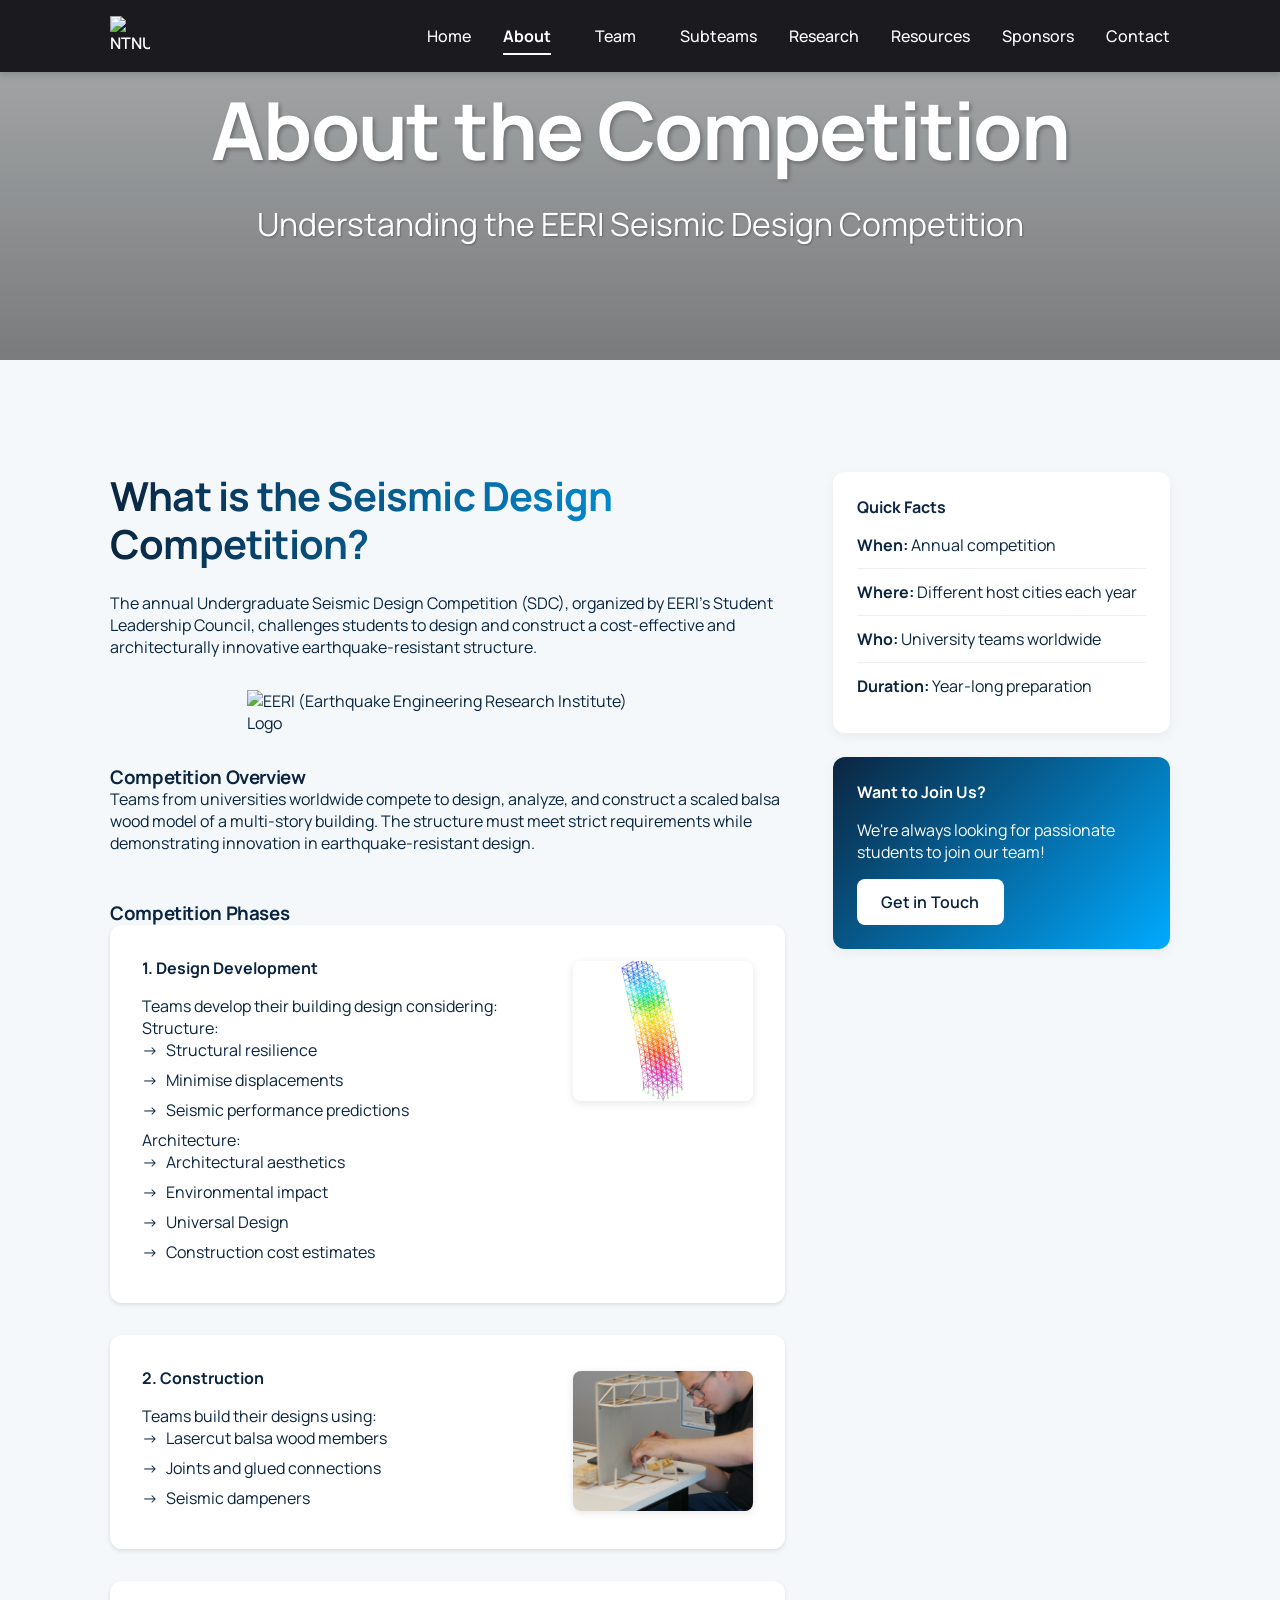
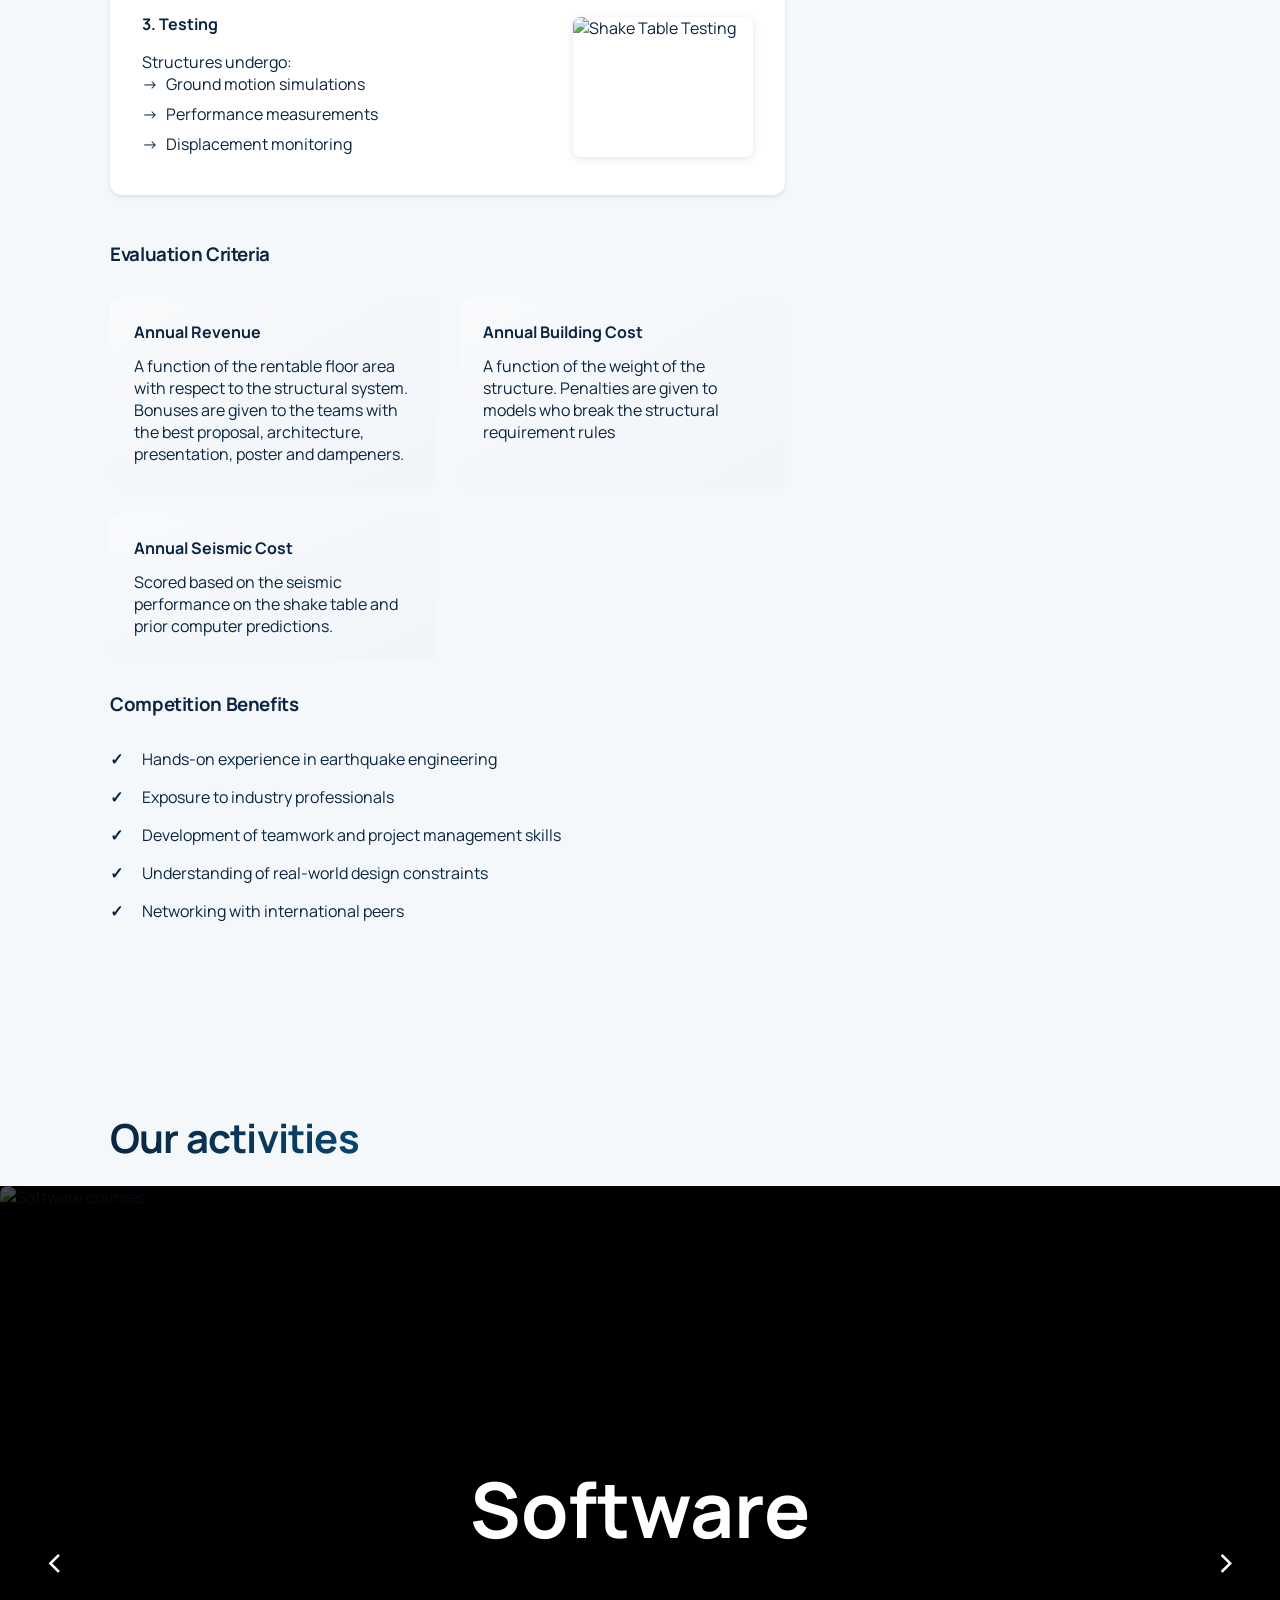
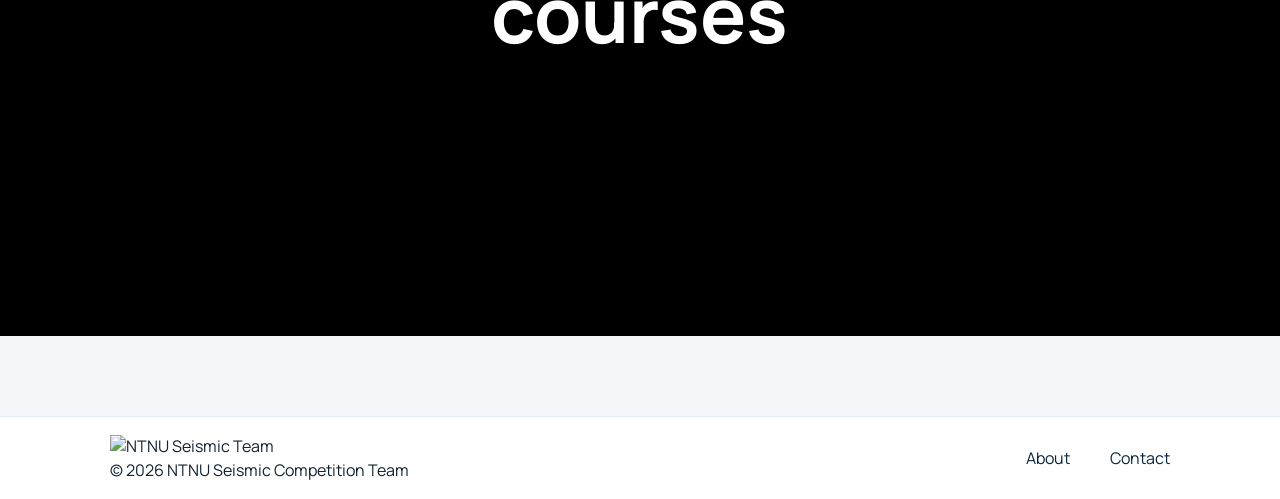
==== about.html @ 919075a9 "Added team page added 2027 team" ====
<!DOCTYPE html>
<html lang="en">
<head>
    <meta charset="UTF-8">
    <meta name="viewport" content="width=device-width, initial-scale=1.0">
    <script async src="https://www.googletagmanager.com/gtag/js?id=G-N6WW48L2GD"></script>
    <script>
      window.dataLayer = window.dataLayer || [];
      function gtag(){dataLayer.push(arguments);}
      gtag('js', new Date());

      gtag('config', 'G-N6WW48L2GD');
    </script>
    <title>About the Competition - NTNU Seismic Design Team</title>
    <link rel="icon" href="assets/logo_favicon.png">
    <link rel="stylesheet" href="style.css">
    <link href="https://fonts.googleapis.com/css2?family=Manrope:wght@400;600;700&display=swap" rel="stylesheet">
    <style>
      /* This style block fixes an issue where the navigation disappears on certain screen sizes
         by ensuring the mobile navigation toggle appears at the correct breakpoint. */
      @media (max-width: 992px) {
        .nav-toggle {
          display: block;
        }
      }
    </style>
</head>
<body>
   <header class="header">
        <div class="container header__container">
            <a href="index.html" class="logo">
                <img src="assets/Logo_transparent_white.png" alt="NTNU Seismic Team Logo" class="header-logo" width="40" height="40">
            </a>
            <nav class="nav">
                <button id="mobile_menu" class="nav-toggle" aria-expanded="false" aria-controls="nav-menu">
                    <span class="sr-only">Toggle navigation</span>
                    <span class="bar nav-toggle__bar"></span>
                    <span class="bar nav-toggle__bar"></span>
                    <span class="bar nav-toggle__bar"></span>
                </button>
                <ul class="nav__list" id="nav-menu" aria-hidden="true">
                    <li><a href="index.html">Home</a></li>
                    <li><a href="about.html" aria-current="page">About</a></li>
                    <li class="has-dropdown">
                        <a href="team2027.html">Team</a>
                        <ul class="dropdown" aria-label="Team years">
                            <li><a href="team2026.html">2026</a></li>
                            <li><a href="team2027.html">2027</a></li>
                        </ul>
                    </li>
                    <li><a href="subteams.html">Subteams</a></li>
                    <li><a href="research.html">Research</a></li>
                    <li><a href="Resources.html">Resources</a></li>
                    <li><a href="sponsors.html">Sponsors</a></li>
                    <li><a href="contact.html">Contact</a></li>
                </ul>
            </nav>
        </div>
    </header>

    <main id="main">
        <section class="hero hero--small">
            <div class="container hero-inner">
                <h1>About the Competition</h1>
                <p class="lead">Understanding the EERI Seismic Design Competition</p>
            </div>
        </section>

        <section class="section">
            <div class="container">
                <div class="about-content-grid">
                    <div class="about-main">
                        <h2>What is the Seismic Design Competition?</h2>
                        <p class="lead">The annual Undergraduate Seismic Design Competition (SDC), organized by EERI's Student Leadership Council, challenges students to design and construct a cost-effective and architecturally innovative earthquake-resistant structure.</p>
                        
                        <img src="assets/EERI_logo.png" alt="EERI (Earthquake Engineering Research Institute) Logo" class="about-featured-image">
                        
                        <h3>Competition Overview</h3>
                        <p>Teams from universities worldwide compete to design, analyze, and construct a scaled balsa wood model of a multi-story building. The structure must meet strict requirements while demonstrating innovation in earthquake-resistant design.</p>

                        <div class="competition-phases">
                            <h3>Competition Phases</h3>
                            <div class="phase-card">
                                <div class="phase-content">
                                    <h4>1. Design Development</h4>
                                    <p>Teams develop their building design considering:</p>
                                    <p>Structure:</p>
                                    <ul>
                                        <li>Structural resilience</li>
                                        <li>Minimise displacements</li>
                                        <li>Seismic performance predictions</li>
                                    </ul>
                                    <p>Architecture:</p>
                                    <ul>
                                        <li>Architectural aesthetics</li>
                                        <li>Environmental impact</li>
                                        <li>Universal Design</li>
                                        <li>Construction cost estimates</li>
                                    </ul>
                                </div>
                                <div class="phase-image">
                                    <img src="assets/Design2.png" alt="Ground Acceleration, Velocity, and Displacement Graph" class="phase-illustration">
                                </div>
                            </div>

                            <div class="phase-card">
                                <div class="phase-content">
                                    <h4>2. Construction</h4>
                                    <p>Teams build their designs using:</p>
                                    <ul>
                                        <li>Lasercut balsa wood members</li>
                                        <li>Joints and glued connections</li>
                                        <li>Seismic dampeners</li>
                                    </ul>
                                </div>
                                <div class="phase-image">
                                    <img src="assets/Construction.JPG" alt="Lasercut Balsa Wood Members" class="phase-illustration square">
                                </div>
                            </div>

                            <div class="phase-card">
                                <div class="phase-content">
                                    <h4>3. Testing</h4>
                                    <p>Structures undergo:</p>
                                    <ul>
                                        <li>Ground motion simulations</li>
                                        <li>Performance measurements</li>
                                        <li>Displacement monitoring</li>
                                    </ul>
                                </div>
                                <div class="phase-image">
                                    <img src="assets/shaketable.jpg" alt="Shake Table Testing" class="phase-illustration square">
                                </div>
                            </div>
                        </div>

                        <h3>Evaluation Criteria</h3>
                        <div class="criteria-grid">
                            <div class="criteria-item">
                                <h4>Annual Revenue</h4>
                                <p>A function of the rentable floor area with respect to the structural system. Bonuses are given to the teams with the best proposal, architecture, presentation, poster and dampeners.</p>
                            </div>

                            <div class="criteria-item">
                                <h4>Annual Building Cost</h4>
                                <p>A function of the weight of the structure. Penalties are given to models who break the structural requirement rules</p>
                            </div>

                            <div class="criteria-item">
                                <h4>Annual Seismic Cost</h4>
                                <p>Scored based on the seismic performance on the shake table and prior computer predictions.</p>
                            </div>
                        </div>

                        <h3>Competition Benefits</h3>
                        <ul class="benefits-list">
                            <li>Hands-on experience in earthquake engineering</li>
                            <li>Exposure to industry professionals</li>
                            <li>Development of teamwork and project management skills</li>
                            <li>Understanding of real-world design constraints</li>
                            <li>Networking with international peers</li>
                        </ul>
                    </div>

                    <aside class="about-sidebar">
                        <div class="info-card">
                            <h4>Quick Facts</h4>
                            <ul>
                                <li><strong>When:</strong> Annual competition</li>
                                <li><strong>Where:</strong> Different host cities each year</li>
                                <li><strong>Who:</strong> University teams worldwide</li>
                                <li><strong>Duration:</strong> Year-long preparation</li>
                            </ul>
                        </div>

                        <div class="cta-card">
                            <h4>Want to Join Us?</h4>
                            <p>We're always looking for passionate students to join our team!</p>
                            <a href="index.html#contact" class="btn btn--accent">Get in Touch</a>
                        </div>
                    </aside>
                </div>
            </div>
        </section>

        <section class="section">
            <div class="container">
                <h2>Our activities</h2>
            </div>
            <div class="activities-slider">
                <div class="slides">
                    <div class="slide">
                        <img src="assets/Datalab2.png" alt="Software courses">
                        <div class="slide-text">Software courses</div>
                    </div>
                    <div class="slide">
                        <img src="assets/Dynamics_activity.png" alt="Theory courses">
                        <div class="slide-text">Theory courses</div>
                    </div>
                    <div class="slide">
                        <img src="assets/Construction.JPG" alt="Practical construction">
                        <div class="slide-text">Practical construction</div>
                    </div>
                </div>
                <button class="arrow left-arrow" aria-label="Previous slide">&lt;</button>
                <button class="arrow right-arrow" aria-label="Next slide">&gt;</button>
            </div>
        </section>
    </main>

    <footer class="site-footer">
      <div class="container footer-inner">
        <div class="footer-left">
          <img src="assets/logo_transparent.png" alt="NTNU Seismic Team" class="footer-logo">
          <div>© <span id="year">2026</span> NTNU Seismic Competition Team</div>
        </div>
        <div class="footer-links">
          <a href="about.html">About</a>
          <a href="contact.html">Contact</a>
        </div>
      </div>
    </footer>

    <script src="app.js"></script>
</body>
</html>
---- style.css ----
/* Remove highlight style for glossary entry */
.glossary-entry.highlighted {
  background: none;
  font-weight: normal;
  border-radius: 0;
  transition: none;
}
/* Glossary left column link styles */
#glossary-nav .glossary-term-link {
  color: #222;
  text-decoration: underline;
  transition: color 0.15s;
}
#glossary-nav .glossary-term-link:hover {
  color: #00c9ff;
}
/* Make rock-layer sections larger with more vertical space, keeping the wave at the bottom */
.rock-layer {
  position: relative;
  padding-top: 80px;
  padding-bottom: 100px;

  /* Footer logo */
  .footer-left {
    display: flex;
    align-items: center;
    gap: 0.75rem;
  }

  .footer-logo {
    height: 40px;
    width: auto;
    display: inline-block;
  }
  min-height: 320px;
  display: flex;
  flex-direction: column;
  justify-content: center;
  align-items: center;
}

@media (min-width: 960px) {
  .nav__list {
    display: flex !important;
    aria-hidden: false;
  }
}

@media (max-width: 959px) {
  .nav__list[aria-hidden="true"] {
    display: none;
  }
}


.rock-layer .rock-wave {
  position: absolute;
  left: 0;
  right: 0;
  bottom: 0;
  width: 100%;
  z-index: 1;
}

.rock-layer > *:not(.rock-wave) {
  position: relative;
  z-index: 2;
}
/* Make the footer stick to the bottom of the page */


.footer {
  width: 100%;
  margin-top: auto;
}
@import url("https://fonts.googleapis.com/css2?family=EB+Garamond:ital,wght@0,400..800;1,400..800&display=swap");
@import url("https://fonts.googleapis.com/css2?family=Manrope:wght@400;600;700&display=swap");


:root {
  --bg-dark: #1a1a1f;
  --text-dark: #1a1a1f;
  --text-light: #fff;
  --accent: #0b2540;
  --accent-2: #00aaff;
  --text-muted: #6b7280;
  --muted: #6b7280;
  --container: 1100px;
}

/* Team member image styling */
.team-member-image {
  width: 100px;
  height: 100px;
  object-fit: cover;
  border-radius: 8px;
  margin-bottom: 1rem;
}

* {
  box-sizing: border-box;
  margin: 0;
  padding: 0;
  font-family: "Manrope", sans-serif;
}

a {
  text-decoration: none;
}

a:visited {
  text-decoration: none;
}

a:hover,
a:focus,
a:active {
  text-decoration: none;
}

html, body {
  height: 100%;
  margin: 0;
}

body {
  display: flex;
  flex-direction: column;
  min-height: 100vh;
}

main {
  flex: 1; /* Push footer down */
}

.navbar {
  background: #1a1a1a;
  height: 80px;
  display: flex;
  justify-content: center;
  align-items: center;
  font-size: 1.2rem;
  position: sticky;
  top: 0;
  z-index: 9999;
  box-shadow: 0 2px 8px rgba(0,0,0,0.12);
}

.navbar__container {
  display: flex;
  justify-content: space-between;
  align-items: center;
  height: 80px;
  z-index: 1;
  width: 100%;
  max-width: 1300px;
  margin: 0 auto;
  padding: 0 50px;
}

.logo-container {
  display: flex;
  align-items: center;
}

.logo-container img {
  height: 80px;
  margin-right: 10px;
}

.logo-container:hover img {
  height: 84px; /* Apply fixed height only to img */
  transition: color 0.3s ease;
}

.logo-container:hover .logo-text {
  color: #00c9ff;
  transition: color 0.3s ease;
  margin-left: -4px;
  /* Keep only color transition for .logo-text */
}

.logo-text {
  font-size: 2.1rem;
  text-decoration: none;
  color: #fff;
  font-weight: bold;
}

.fa-gem {
  margin-right: 0.5rem;
}

.navbar__menu {
  display: flex;
  align-items: center;
  list-style: none;
  text-align: center;
}

.navbar__item {
  height: 80px;
}

.navbar__links {
  color: #fff;
  display: flex;
  align-items: center;
  justify-content: center;
  text-decoration: none;
  padding: 0 1rem;
  height: 100%;
}

.navbar__btn {
  display: flex;
  justify-content: center;
  align-items: center;
  padding: 0 1rem;
  width: 100%;
}

.button {
  display: flex;
  justify-content: center;
  align-items: center;
  text-decoration: none;
  padding: 10px 20px;
  height: 100%;
  border: none;
  outline: none;
  border-radius: 4px;
  background-color: #00c9ff;
  color: white;
}

.button:hover {
  background: #102e4a;
  transition: all 0.3s ease;
}

.navbar__links:hover {
  color: #00c9ff;
  transition: all 0.3s ease;
}

@media screen and (max-width: 960px) {
  .navbar__container {
    display: flex;
    justify-content: space-between;
    height: 80px;
    z-index: 1;
    width: 100%;
    max-width: 1300px;
    padding: 0;
  }

  .navbar__menu {
    display: none;
    position: absolute;
    top: 80px;
    left: 0;
    background: #1a1a1a;
    width: 100%;
  }

  .navbar__menu.active {
    display: flex;
    flex-direction: column;
  }

  #navbar__logo {
    padding-left: 25px;
  }

  .navbar__toggle .bar {
    width: 25px;
    height: 3px;
    margin: 5px auto;
    transition: all 0.3s ease-in-out;
    background: #fff;
  }

  .navbar__item {
    width: 100%;
  }

  .navbar__links {
    text-align: center;
    padding: 2rem;
    width: 100%;
    display: table;
  }

  .navbar__btn {
    padding-bottom: 2rem;
  }

  .button {
    display: flex;
    justify-content: center;
    align-items: center;
    width: 80%;
    height: 80px;
    margin: 0;
  }

  #mobile_menu {
    position: absolute;
    top: 20px;
    right: 20px;
    cursor: pointer;
  }

  #mobile_menu .bar {
    display: block;
    width: 25px;
    height: 3px;
    margin: 5px auto;
    transition: all 0.3s ease-in-out;
    background: #fff;
  }

  #mobile_menu.is-active .bar:nth-child(1) {
    transform: rotate(-45deg) translate(-5px, 6px);
  }

  #mobile_menu.is-active .bar:nth-child(2) {
    opacity: 0;
  }

  #mobile_menu.is-active .bar:nth-child(3) {
    transform: rotate(45deg) translate(-5px, -6px);
  }
}
-------------------------------------------------------------------------
.rock-layer {
  position: relative;
  padding: 150px 80px 150px;
  text-align: center;
  color: #fff;
  overflow: visible;
}

.rock-layer--one {
  background-color: #ffffff;
  align-items: flex-start !important;
  justify-content: flex-start !important;
}

.rock-layer--two {
  background-color: #ffffff;

}

.rock-layer--three {
  background-color: #e3f6fd;
  padding-bottom: 200px;
  position: relative;
}

.rock-wave {
  position: relative; /* Positioned normally in flow */
  width: 100%;
  height: 50px;
  margin-top: -50px; /* Pull up wave to overlap text above */
  line-height: 0;
  pointer-events: none;
  z-index: 1;
}

.rock-wave svg {
  display: block;
  width: 100%;
  height: 100%;
}

/* Make sure text is above the wave */
.rock-layer h2,
.rock-layer p {
  position: relative;
  z-index: 2;
  margin: 0 0 1rem;
}
/* Override centering for first rock layer */
.rock-layer--one-content {
  width: 100%;
  max-width: none;
  min-width: 0;
  margin: 0;
  padding: 0;
  align-items: flex-start;
  padding-left: 2vw;
}
.nav__list .has-dropdown {
  position: relative;
}
.nav__list .has-dropdown > a {
  display: inline-block;
}
.nav__list .has-dropdown .dropdown {
  display: none;
  position: absolute;
  top: 100%;
  left: 0;
  background: #ffffff;
  border: 1px solid rgba(11,37,64,0.08);
  min-width: 140px;
  box-shadow: 0 6px 18px rgba(11,37,64,0.08);
  list-style: none;
  padding: 6px 0;
  margin: 0; /* remove gap that causes hover loss */
  z-index: 1200;
}
.nav__list .has-dropdown:hover .dropdown,
.nav__list .has-dropdown:focus-within .dropdown {
  display: block;
}
.nav__list .has-dropdown > a { display: inline-block; padding: 8px 12px; }
.nav__list .dropdown li a {
  display: block;
  padding: 8px 14px;
  color: var(--accent);
}
.nav__list .dropdown li a:hover {
  background: rgba(11,37,64,0.04);
}
@media (max-width: 959px) {
  .nav__list .has-dropdown .dropdown {
    position: static;
    box-shadow: none;
    border: none;
    margin: 0;
    display: none;
  }
  .nav__list[aria-hidden="false"] .has-dropdown .dropdown {
    display: block;
  }
}
.rock-layer--one h2,
.rock-layer--one p {
  margin: 0 0 1rem 0;
  padding: 0;
  text-align: left;
  width: 100%;
  font-size: 2rem; /* Increased font size for paragraphs */
}
.rock-layer--one h2 {
  font-size: 2.5rem;
}
.rock-layer--one p {
  font-size: 1.4rem;
}
@media (max-width: 900px) {
  .rock-layer--one-content {
    width: 100%;
    max-width: 100vw;
    padding: 0;
    margin: 0;
    padding-left: 4vw;
  }
}
@media (min-width: 901px) {
  .rock-layer--one-content {
    width: 50%;
    max-width: 700px;
    min-width: 320px;
    padding-right: 0;
  }
}
.rock-layer--one, .rock-layer--one *, .rock-layer--one h2, .rock-layer--one p {
  color: #fff !important;
}
-------------------------------------------------------------------------
.footer {
  background: #1a1a1a;
  padding: 30px 0;
  text-align: center;
  color: #fff;
  font-size: 1rem;
  position: relative;
  bottom: 0;
  width: 100%;
  z-index: 0;
}

.footer__container {
  max-width: 1300px;
  margin: 0 auto;
  padding: 0 50px;
}

.footer__links {
  display: flex;
  justify-content: center;
  gap: 2rem;
  margin-bottom: 10px;
}

.footer__link {
  color: #fff;
  text-decoration: none;
  font-size: 1.1rem;
  transition: color 0.2s;
}
.footer__link:hover {
  color: #00c9ff;
}

.footer__text {
  color: #111;
  font-family: 'Manrope', sans-serif;;
}

.footer__text:hover {
  color: #00c9ff;
  transition: color 0.3s ease;
}

/* --- Begin merged site.css styles for NTNU Seismic Competition Team --- */
/* Reset base font and container */
html,body{height:100%;}
body{font-family: 'Manrope', system-ui, -apple-system, "Segoe UI", Roboto, "Helvetica Neue", Arial; color:#0b2540; background:#f4f8fb; margin:0; -webkit-font-smoothing:antialiased;}
.container{max-width:var(--container);margin:0 auto;padding:0 20px;}

/* Header */
.site-header{background:var(--accent);color:#fff;position:sticky;top:0;z-index:1200;box-shadow:0 2px 8px rgba(11,37,64,0.12);}
.header-inner{display:flex;align-items:center;justify-content:space-between;height:72px;}
.brand{display:flex;align-items:center;gap:12px;color:#fff;text-decoration:none}
.brand-logo{width:46px;height:46px;border-radius:8px;background:#fff;color:var(--accent);display:flex;align-items:center;justify-content:center;font-weight:700}
.brand-text{font-weight:600;font-size:1rem}

.nav{display:flex;align-items:center}
.nav__list{display:flex;gap:18px;list-style:none;margin:0;padding:0;align-items:center}
.nav__list a{color:#fff;text-decoration:none;padding:8px 10px;border-radius:6px;transition:all .12s}
.nav__list a:hover{background:rgba(255,255,255,0.06)}

.nav-toggle{display:none;border:0;background:transparent;padding:8px;margin-left:8px;cursor:pointer}
.nav-toggle .bar{display:block;width:22px;height:2px;background:#fff;margin:4px 0;border-radius:2px}

/* Hero */
.hero{padding:72px 0;background:linear-gradient(180deg,var(--accent),#08304a);color:#fff;text-align:center}
.hero-inner{max-width:900px;margin:0 auto}
.hero h1{font-size:2rem;margin-bottom:8px}
.hero .lead{color:rgba(230,245,255,0.95);margin-bottom:18px}

.btn{display:inline-block;background:var(--accent-2);color:#fff;padding:10px 14px;border-radius:8px;text-decoration:none;font-weight:600}
.btn--ghost{background:transparent;border:1px solid rgba(255,255,255,0.14);color:#fff}

/* Sections */
.section{padding:56px 0}
.section--soft{background:#fff}
.section--accent{background:#e9f6ff}

.muted{color:var(--muted);max-width:900px}

/* Grids & cards */
.grid{display:grid;gap:18px}
.team-grid {
  display: grid;
  grid-template-columns: repeat(3, 1fr);
  gap: 20px;
}
@media (max-width: 900px) {
  .team-grid {
    grid-template-columns: repeat(auto-fit, minmax(250px, 1fr));
  }
}
.team-leads-box {
max-height: fit-content;
background: rgba(0,0,0,0);
padding: 20px;
padding-bottom: 20px;
border-radius: 10px;
margin-bottom: 30px;
}
.team-leads {
  display:grid;
  grid-template-columns:repeat(auto-fit,minmax(270px,1fr));
  gap: 20px;
  flex-wrap:nowrap;
  
}

.team-leads .card {
  flex: 1 1 calc(50% - 10px);
  min-width: 200px;
}

@media (max-width: 900px) {
  .team-leads {
    flex-direction: column;
  }

  .team-leads .card {
    flex: 1 1 100%;
  }
}

.team-list {
  list-style: none;
  padding: 0;
  margin: 0;
}

.team-list li {
  border-bottom: 1px solid #e6eef6;
  padding: 16px 0;
}

.team-list li:last-child {
  border-bottom: none;
}

.team-member {
  display: flex;
  align-items: center;
  gap: 0;
}

.team-member .member-info h3 {
  margin: 0 0 4px 0;
  font-size: 1.05rem;
  font-weight: 600;
  color: var(--text-dark);
}

.team-member .member-info .role {
  margin: 0;
  color: var(--muted);
  font-size: 0.9rem;
}
.card{background:#fff;border-radius:12px;padding:18px;box-shadow:0 8px 24px rgba(15,23,42,0.06);text-align:left}
.avatar{width:100px;height:100px;border-radius:10px;background:linear-gradient(135deg,var(--accent),var(--accent-2));display:flex;align-items:center;justify-content:center;color:#fff;font-weight:700;margin-bottom:10px}

.projects-grid {
  display: grid;
  grid-template-columns: repeat(auto-fit, minmax(240px, 1fr));
  gap: 20px;
}

.project-card {
  background: #fff;
  padding: 16px;
  border-radius: 10px;
  box-shadow: 0 6px 18px rgba(15, 23, 42, 0.04);
  text-align: center;
  transition: transform 0.2s ease, box-shadow 0.2s ease;
}

.project-card:hover {
  transform: translateY(-4px);
  box-shadow: 0 8px 20px rgba(15, 23, 42, 0.08);
}

.project-image {
  width: 80px;
  height: auto;
  margin-bottom: 12px;
}

/* Contact form */
.contact-form{max-width:720px}
.form-row{margin-bottom:12px;display:flex;flex-direction:column}
.form-row label{font-size:0.9rem;margin-bottom:8px;color:#123}
.form-row input,.form-row textarea{padding:10px;border-radius:8px;border:1px solid #dbe8f5;background:#fff;font-family:inherit}
.form-row--actions{display:flex;align-items:center;gap:12px}
.form-status{color:var(--muted);font-size:0.95rem}
.form-status.error{color:#b91c1c}

/* Footer */
.site-footer{background:#fff;padding:18px 0;border-top:1px solid #e6eef6;color:#123}
.footer-inner{display:flex;align-items:center;justify-content:space-between;gap:12px;flex-wrap:wrap}
.footer-inner a{color:var(--accent);text-decoration:none}
.footer-links{display:flex;gap:40px}

/* Responsive behavior */
@media (max-width:860px){
  .nav__list{position:absolute;top:72px;right:0;background:var(--accent);flex-direction:column;padding:12px;border-radius:6px;display:none;min-width:180px}
  .nav__list.active{display:flex}
  .nav-toggle{display:block}
  .header-inner{padding:0 12px}
  .hero h1{font-size:1.6rem}
  .container{padding:0 16px}
}

/* --- About section styles --- */
.about-grid {
  display: grid;
  grid-template-columns: 3fr 2fr;
  gap: 48px;
  align-items: start;
  margin-top: 2rem;
}

.about-content h3 {
  margin-top: 1.5rem;
  margin-bottom: 1rem;
  color: var(--accent);
}

.about-content .lead {
  font-size: 1.25rem;
  line-height: 1.6;
  margin-bottom: 2rem;
}

.feature-list {
  list-style: none;
  padding: 0;
  margin: 1rem 0;
}

.feature-list li {
  position: relative;
  padding-left: 1.5rem;
  margin-bottom: 0.5rem;
}

.feature-list li::before {
  content: "→";
  position: absolute;
  left: 0;
  color: var(--accent);
}

.about-image {
  text-align: center;
  background: linear-gradient(to bottom, #f8fafc, #f1f5f9);
  padding: 2rem;
  border-radius: 12px;
}

.eeri-logo {
  width: 100%;
  max-width: 300px;
  height: auto;
  margin-bottom: 1.5rem;
  display: block;
  margin-left: auto;
  margin-right: auto;
}

.image-caption {
  font-size: 0.9rem;
  color: var(--text-muted);
  margin-bottom: 1.5rem;
}

@media (max-width: 860px) {
  .about-grid {
    grid-template-columns: 1fr;
    gap: 32px;
  }
  
  .about-image {
    padding: 1.5rem;
  }
}

/* --- Header styles --- */
.header {
  position: fixed;
  top: 0;
  left: 0;
  right: 0;
  z-index: 1000;
  background: var(--bg-dark);
  box-shadow: 0 2px 8px rgba(0, 0, 0, 0.2);
  padding: 1rem 0;
}

.header__container {
  display: flex;
  align-items: center;
  justify-content: space-between;
}

.logo {
  display: flex;
  align-items: center;
  text-decoration: none;
  color: white;
  font-weight: 600;
}

.logo img {
  border-radius: 8px;
  margin-right: 1rem;
  background: white;
  padding: 4px;
}

.logo span {
  font-size: 1.2rem;
}

.nav {
  display: flex;
  align-items: center;
}

.nav__list {
  display: flex;
  list-style: none;
  margin: 0;
  padding: 0;
  gap: 2rem;
}

.nav__list a {
  color: white;
  text-decoration: none;
  font-weight: 500;
  transition: all 0.2s ease;
  padding: 0.5rem 0;
  position: relative;
}

.nav__list a::after {
  content: '';
  position: absolute;
  bottom: 0;
  left: 0;
  width: 0;
  height: 2px;
  background: white;
  transition: width 0.2s ease;
}

.nav__list a:hover::after,
.nav__list a[aria-current="page"]::after {
  width: 100%;
}

.nav__list a[aria-current="page"] {
  font-weight: 700;
}

.nav-toggle {
  display: none;
  background: none;
  border: none;
  padding: 0.5rem;
  cursor: pointer;
}

.nav-toggle__bar {
  display: block;
  width: 24px;
  height: 2px;
  background: white;
  margin: 5px 0;
  transition: transform 0.2s ease;
}

.sr-only {
  position: absolute;
  width: 1px;
  height: 1px;
  padding: 0;
  margin: -1px;
  overflow: hidden;
  clip: rect(0, 0, 0, 0);
  border: 0;
}

@media (max-width: 768px) {
  .nav-toggle {
    display: block;
  }

  .logo span {
    display: none;
  }

  .nav__list {
    display: none;
    position: absolute;
    top: 100%;
    left: 0;
    right: 0;
    background: var(--bg-dark);
    padding: 1rem;
    box-shadow: 0 4px 6px rgba(0, 0, 0, 0.2);
    flex-direction: column;
    gap: 1rem;
  }

  .nav__list[aria-hidden="false"] {
    display: flex;
  }

  .nav__list a::after {
    height: 1px;
  }
}

/* --- Hero section with background image --- */
@import url('https://fonts.googleapis.com/css2?family=Playfair+Display:wght@400;700&display=swap');

.hero {
  min-height: 100vh;
  display: flex;
  align-items: center;
  justify-content: center;
  text-align: center;
  padding: 80px 20px;
  background: url('assets/hero-background.jpeg') center/cover no-repeat;
  position: relative;
  overflow: hidden;
}

.hero::before {
  content: '';
  position: absolute;
  top: 0;
  left: 0;
  right: 0;
  bottom: 0;
  background: linear-gradient(to bottom, rgba(0,0,0,0.3), rgba(0,0,0,0.5));
  z-index: 1;
}

.hero-inner {
  position: relative;
  z-index: 2;
  max-width: 1000px;
}

/* Use an actual img for pages that require uncropped banners */
.hero--image {
  padding: 0;
}

.hero--image .hero-banner-img {
  display: block;
  width: 100%;
  height: auto;
}

.hero--image .hero-inner {
  position: absolute;
  left: 0;
  top: 0;
  width: 100%;
  height: 100%;
  display: flex;
  align-items: center;
  z-index: 2;
}

.hero h1 {
  font-family: 'Manrope', sans-serif;
  font-size: 5rem;
  font-weight: 700;
  margin-bottom: 1.5rem;
  color: white;
  text-shadow: 2px 2px 4px rgba(0,0,0,0.3);
}

.hero .lead {
  font-family: 'Manrope', sans-serif;
  font-size: 2rem;
  line-height: 1.4;
  margin-bottom: 2rem;
  color: white;
  text-shadow: 1px 1px 2px rgba(0,0,0,0.3);
}

.hero .btn {
  font-size: 1.2rem;
  padding: 1rem 2.5rem;
  margin: 0.5rem;
  border: 2px solid white;
  background: transparent;
  color: white;
  transition: all 0.3s ease;
  text-shadow: 1px 1px 2px rgba(0,0,0,0.3);
}

.hero .btn:hover {
  background: white;
  color: var(--accent);
  transform: translateY(-2px);
}

.hero .btn--ghost:hover {
  background: rgba(255,255,255,0.1);
  color: white;
}

/* --- Enhanced styles for better visual hierarchy --- */

/* Typography improvements */
h1, h2, h3 {
  font-weight: 700;
  line-height: 1.2;
  letter-spacing: -0.02em;
}

h2 {
  font-size: 2.5rem;
  margin-bottom: 1.5rem;
  background: linear-gradient(90deg, var(--accent), var(--accent-2));
  background-clip: text;
  -webkit-background-clip: text;
  -webkit-text-fill-color: transparent;
  color: var(--accent);
}

/* Specific glimmer for sponsor headings */
.sponsor-main h2 {
  background: linear-gradient(90deg, #0b2540, #00aaff, #0b2540);
  background-size: 200% 100%;
  background-clip: text;
  -webkit-background-clip: text;
  -webkit-text-fill-color: transparent;
  animation: text-shimmer-blue 4s linear infinite;
}

.sponsor-partner h2 {
  background: linear-gradient(90deg, #000000, #cccccc, #000000);
  background-size: 200% 100%;
  background-clip: text;
  -webkit-background-clip: text;
  -webkit-text-fill-color: transparent;
  animation: text-shimmer-black 4s linear infinite;
}

.sponsor-gold h2 {
  background: linear-gradient(90deg, #f57c00, #ffeb3b, #f57c00);
  background-size: 200% 100%;
  background-clip: text;
  -webkit-background-clip: text;
  -webkit-text-fill-color: transparent;
  animation: text-shimmer-gold 4s linear infinite;
}

.sponsor-silver h2 {
  background: linear-gradient(90deg, #424242, #e0e0e0, #424242);
  background-size: 200% 100%;
  background-clip: text;
  -webkit-background-clip: text;
  -webkit-text-fill-color: transparent;
  animation: text-shimmer-silver 4s linear infinite;
}

.sponsor-bronze h2 {
  background: linear-gradient(90deg, #6d4c41, #bcaaa4, #6d4c41);
  background-size: 200% 100%;
  background-clip: text;
  -webkit-background-clip: text;
  -webkit-text-fill-color: transparent;
  animation: text-shimmer-bronze 4s linear infinite;
}

/* Keyframes for text shimmer */
@keyframes text-shimmer-blue {
  0% { background-position: 0% 50%; }
  50% { background-position: 100% 50%; }
  100% { background-position: 0% 50%; }
}

@keyframes text-shimmer-black {
  0% { background-position: 0% 50%; }
  50% { background-position: 100% 50%; }
  100% { background-position: 0% 50%; }
}

@keyframes text-shimmer-gold {
  0% { background-position: 0% 50%; }
  50% { background-position: 100% 50%; }
  100% { background-position: 0% 50%; }
}

@keyframes text-shimmer-silver {
  0% { background-position: 0% 50%; }
  50% { background-position: 100% 50%; }
  100% { background-position: 0% 50%; }
}

@keyframes text-shimmer-bronze {
  0% { background-position: 0% 50%; }
  50% { background-position: 100% 50%; }
  100% { background-position: 0% 50%; }
}

/* Section enhancements */
.section {
  padding: 80px 0;
}

.section--accent {
  background: linear-gradient(180deg, #f0f9ff 0%, #e5f6ff 100%);
}

/* Card improvements */
.card, .project-card {
  transition: transform 0.2s ease, box-shadow 0.2s ease;
  cursor: default;
}

.card:hover, .project-card:hover {
  transform: translateY(-4px);
  box-shadow: 0 12px 32px rgba(15,23,42,0.08);
}

/* Enhanced avatar styling */
.avatar {
  width: 100px;
  height: 100px;
  margin-bottom: 1rem;
  background: linear-gradient(135deg, var(--accent), var(--accent-2));
  display: flex;
  align-items: center;
  justify-content: center;
  color: #fff;
  font-weight: 700;
  font-size: 1.5rem;
  border-radius: 10px;
  transition: transform 0.2s ease;
}

.card:hover .avatar {
  transform: scale(1.1);
}

/* Contact section improvements */
.section--accent address {
  font-style: normal;
  font-size: 1.2rem;
  line-height: 1.6;
  margin-top: 2rem;
}

.section--accent address p {
  margin: 1rem 0;
}

.section--accent address a {
  color: var(--accent);
  text-decoration: none;
  font-weight: 500;
  padding: 0.25rem 0;
  border-bottom: 2px solid transparent;
  transition: border-color 0.2s ease;
}

.section--accent address a:hover {
  border-color: var(--accent-2);
}

/* Button enhancements */
.btn {
  padding: 12px 24px;
  font-weight: 600;
  letter-spacing: 0.01em;
  transition: transform 0.2s ease, box-shadow 0.2s ease;
}

.btn:hover {
  transform: translateY(-2px);
  box-shadow: 0 4px 12px rgba(0,170,255,0.15);
}

.btn--ghost:hover {
  background: rgba(255,255,255,0.1);
  border-color: rgba(255,255,255,0.3);
}

/* Subteam grid improvements */
.projects-grid {
  grid-template-columns: repeat(auto-fit, minmax(280px, 1fr));
  gap: 24px;
  margin-top: 2rem;
}

.project-card {
  padding: 24px;
  border: 1px solid rgba(15,23,42,0.08);
}

.project-card h3 {
  color: var(--accent);
  font-size: 1.4rem;
  margin-bottom: 0.75rem;
}

/* More breathing room for mobile */
@media (max-width: 860px) {
  .section {
    padding: 60px 0;
  }
  
  h2 {
    font-size: 2rem;
  }

  .projects-grid {
    gap: 16px;
  }

  .section--accent address {
    font-size: 1.1rem;
  }
}

/* --- About page specific styles --- */
.hero--small {
    min-height: 40vh;
    background-attachment: scroll;
}

.about-content-grid {
    display: grid;
    grid-template-columns: 2fr 1fr;
    gap: 48px;
    margin-top: 2rem;
}

.about-featured-image {
    width: 100%;
    max-width: 400px;
    height: auto;
    margin: 2rem auto;
    display: block;
}

.competition-phases {
    margin: 3rem 0;
}

.phase-card {
    background: #f8fafc;
    border-radius: 12px;
    padding: 1.5rem;
    margin-bottom: 1.5rem;
}

.phase-card h4 {
    color: var(--accent);
    margin-bottom: 1rem;
}

.phase-card ul {
    list-style: none;
    padding: 0;
}

.phase-card li {
    position: relative;
    padding-left: 1.5rem;
    margin-bottom: 0.5rem;
}

.phase-card li::before {
    content: "→";
    position: absolute;
    left: 0;
    color: var(--accent);
}

.criteria-grid {
    display: grid;
    grid-template-columns: repeat(auto-fit, minmax(250px, 1fr));
    gap: 24px;
    margin: 2rem 0;
}

.criteria-item {
    background: linear-gradient(to bottom right, #f8fafc, #f1f5f9);
    padding: 1.5rem;
    border-radius: 12px;
    transition: transform 0.2s ease;
}

.criteria-item:hover {
    transform: translateY(-4px);
}

.criteria-item h4 {
    color: var(--accent);
    margin-bottom: 0.75rem;
}

.benefits-list {
    list-style: none;
    padding: 0;
    margin: 2rem 0;
}

.benefits-list li {
    position: relative;
    padding-left: 2rem;
    margin-bottom: 1rem;
}

.benefits-list li::before {
    content: "✓";
    position: absolute;
    left: 0;
    color: var(--accent);
    font-weight: bold;
}

.about-sidebar {
    position: sticky;
    top: 2rem;
    align-self: start;
}

.info-card, .cta-card {
    background: #fff;
    border-radius: 12px;
    padding: 1.5rem;
    margin-bottom: 1.5rem;
    box-shadow: 0 4px 12px rgba(0,0,0,0.05);
}

.info-card h4, .cta-card h4 {
    color: var(--accent);
    margin-bottom: 1rem;
}

.info-card ul {
    list-style: none;
    padding: 0;
}

.info-card li {
    margin-bottom: 0.75rem;
    padding-bottom: 0.75rem;
    border-bottom: 1px solid #eee;
}

.info-card li:last-child {
    border-bottom: none;
    padding-bottom: 0;
}

.cta-card {
    background: linear-gradient(135deg, var(--accent), var(--accent-2));
    color: white;
}

.cta-card h4 {
    color: white;
}

.info-card .btn {
    margin-top: 1rem;
}

.cta-card .btn {
    background: white;
    color: var(--accent);
    margin-top: 1rem;
}

@media (max-width: 1024px) {
    .about-content-grid {
        grid-template-columns: 1fr;
    }

    .about-sidebar {
        position: static;
        margin-top: 3rem;
    }
}

@media (max-width: 768px) {
    .criteria-grid {
        grid-template-columns: 1fr;
    }

    .phase-card {
        padding: 1rem;
    }
}

/* --- Main content spacing for fixed header --- */
body {
  padding-top: 80px; /* Height of the fixed header */
}

.hero {
  margin-top: -80px; /* Offset the padding-top on body for full-height hero */
}

/* --- Contact page styles --- */
.contact-grid {
    display: grid;
    grid-template-columns: 1fr 1fr;
    gap: 48px;
    margin-top: 2rem;
}

.contact-details {
    margin-top: 3rem;
}

.contact-item {
    margin-bottom: 2rem;
}

.contact-item h3 {
    color: var(--accent);
    margin-bottom: 0.75rem;
}

.contact-item a {
    color: var(--text-dark);
    text-decoration: none;
    transition: color 0.2s ease;
}

.contact-item a:hover {
    color: var(--accent);
}

.contact-item address {
    font-style: normal;
    line-height: 1.6;
}

.social-links {
    display: flex;
    gap: 1rem;
}

.social-link {
    display: inline-block;
    padding: 0.5rem 1rem;
    border: 1px solid var(--accent);
    border-radius: 4px;
    transition: all 0.2s ease;
}

.social-link:hover {
    background: var(--accent);
    color: white !important;
}

.partnership-list {
    list-style: none;
    padding: 0;
    margin: 1rem 0;
}

.partnership-list li {
    position: relative;
    padding-left: 1.5rem;
    margin-bottom: 0.5rem;
}

.partnership-list li::before {
    content: "✓";
    position: absolute;
    left: 0;
    color: var(--accent);
}

.map-card {
    text-align: center;
}

.map-card .btn {
    margin-top: 1rem;
}

@media (max-width: 768px) {
    .contact-grid {
        grid-template-columns: 1fr;
        gap: 32px;
    }

    .contact-details {
        margin-top: 2rem;
    }
}

/* Portland Preview Section */
.portland-preview {
    position: relative;
    background: url('assets/portland.jpg') center/cover no-repeat;
    padding: 6rem 0;
    margin: 4rem 0;
}

.portland-preview::before {
    content: '';
    position: absolute;
    top: 0;
    left: 0;
    right: 0;
    bottom: 0;
    background: linear-gradient(to right, rgba(0,0,0,0.75), rgba(0,0,0,0.5));
    z-index: 1;
}

.portland-box {
    position: relative;
    z-index: 2;
    background: white;
    border-radius: 16px;
    padding: 3rem;
    box-shadow: 0 4px 30px rgba(0, 0, 0, 0.15);
}

.portland-content {
    max-width: 800px;
    margin: 0 auto;
    text-align: center;
}

.portland-content h2 {
    font-size: 2.5rem;
    margin-bottom: 1.5rem;
    color: var(--text-dark);
}

.portland-content .lead {
    font-size: 1.25rem;
    line-height: 1.6;
    margin-bottom: 3rem;
    color: var(--text-dark);
}

.portland-tower {
    display: flex;
    justify-content: center;
}

.tower-image {
    max-width: 300px;
    height: auto;
    border-radius: 8px;
    box-shadow: 0 4px 20px rgba(0, 0, 0, 0.1);
}

/* Phase cards with illustrations */
.phase-card {
    display: flex;
    align-items: flex-start;
    background: white;
    padding: 2rem;
    border-radius: 12px;
    box-shadow: 0 2px 4px rgba(0,0,0,0.1);
    margin-bottom: 2rem;
}

.phase-content {
    flex: 1;
    padding-right: 2rem;
}

.phase-content h4 {
    margin-top: 0;
    margin-bottom: 1rem;
}

.phase-content ul {
    margin-bottom: 0;
}

.phase-image {
    flex: 0 0 180px;
    display: flex;
    align-items: flex-start;
    justify-content: flex-end;
}

.phase-illustration {
    width: 180px;
    height: 140px;
    border-radius: 8px;
    box-shadow: 0 2px 8px rgba(0,0,0,0.1);
    object-fit: cover;
    margin-top: 4px;
}

@media (max-width: 768px) {
    .phase-card {
        flex-direction: column;
        min-height: auto;
    }
    
    .phase-content {
        padding-right: 0;
        padding-bottom: 1rem;
    }
    
    .phase-image {
        width: 100%;
        padding-top: 1rem;
    }
    
    .phase-illustration {
        width: 160px;
        height: 120px;
    }
}
    line-height: 1.6;
    margin-bottom: 0;
}

.portland-tower {
    flex: 0 0 auto;
    width: 300px;
    background: white;
    padding: 1.5rem;
    border-radius: 12px;
    box-shadow: 0 4px 20px rgba(0, 0, 0, 0.2);
}

.tower-image {
    width: 100%;
    height: auto;
    display: block;
}

@media (max-width: 768px) {
    .portland-content {
        flex-direction: column;
        text-align: center;
    }
    
    .portland-tower {
        width: 100%;
        max-width: 300px;
        margin: 0 auto;
    }
}

@media (min-width: 768px) {
    .competition-preview {
        grid-template-columns: 1fr 1fr;
    }
}

/* --- End merged site.css styles --- */

/* Remove rounded corners from logos (keep images square) */
.logo img,
.header-logo,
.footer-logo {
  border-radius: 0 !important;
}


/* Header and footer logo overrides */
.logo img {
  border-radius: 6px;
  margin-right: 1rem;
  height: 40px;
  width: auto;
  background: transparent;
  padding: 0;
}

.header-logo {
  height: 40px;
  width: auto;
  display: inline-block;
}

.footer-logo {
  height: 24px;
  width: auto;
  display: inline-block;
}

.social-links {
  display: flex;
  gap: 12px; /* spacing between icons */
  align-items: center;
}

.social-icon {
  width: 32px;
  height: 32px;
  transition: transform 0.2s ease, opacity 0.2s ease;
}

.social-icon:hover {
  transform: scale(1.1);
  opacity: 0.8;
  cursor: pointer;
}


@keyframes earthquake {
  0%, 100% { transform: translate(0, 0) rotate(0); }
  10% { transform: translate(-3px, -2px) rotate(-0.5deg); }
  20% { transform: translate(3px, 1px) rotate(0.4deg); }
  30% { transform: translate(-2px, 2px) rotate(-0.3deg); }
  40% { transform: translate(2px, -3px) rotate(0.3deg); }
  50% { transform: translate(-4px, 2px) rotate(-0.4deg); }
  60% { transform: translate(3px, 3px) rotate(0.3deg); }
  70% { transform: translate(-2px, -1px) rotate(-0.2deg); }
  80% { transform: translate(1px, 3px) rotate(0.1deg); }
  90% { transform: translate(-3px, 2px) rotate(-0.3deg); }
}

.shake {
  animation: earthquake 0.6s ease-in-out infinite;
}

/* Pop-up Window Styles */
.popup {
  position: fixed;
  bottom: 20px;
  right: 20px;
  background-color: white;
  border-radius: 8px;
  box-shadow: 0 4px 12px rgba(0, 0, 0, 0.15);
  padding: 20px;
  z-index: 1000;
  max-width: 300px;
  cursor: pointer;
  border-left: 5px solid #00509e;
  font-family: 'Manrope', sans-serif;
  animation: slideIn 0.5s ease-out;
}

.popup-close {
  position: absolute;
  top: 5px;
  right: 8px;
  background: none;
  border: none;
  font-size: 18px;
  cursor: pointer;
  color: #666;
  padding: 0 5px;
}

.popup h3 {
  margin: 0 0 5px 0;
  font-size: 1.1rem;
  color: #333;
}

.popup p {
  margin: 0;
  font-size: 0.9rem;
  color: #555;
}

@keyframes slideIn {
  from { transform: translateY(20px); opacity: 0; }
  to { transform: translateY(0); opacity: 1; }
}

/* Sponsor page section backgrounds and layout */
.sponsor-section {
  padding: 80px 0;
  text-align: center;
  position: relative;
  overflow: hidden;
}
.sponsor-main {
  background-color: #e3f2fd; /* Light blue base */
}
.sponsor-partner {
  background-color: #ffffff;
}
.sponsor-gold {
  background-color: #fff8e1; /* Light gold base */
}
.sponsor-silver {
  background-color: #f0f0f0;
}
.sponsor-bronze {
  background-color: #fbe9e7;
}

/* Flexbox container for the logos */
.sponsor-logos {
  display: flex;
  justify-content: center; /* Centers them horizontally */
  align-items: center;     /* Centers them vertically against each other */
  gap: 40px;               /* Adds space between the logos */
  flex-wrap: nowrap;       /* Keep logos on one line */
  overflow-x: auto;        /* Allow horizontal scrolling on small screens */
  margin-top: 20px;
}

/* Set a uniform height for the logos */
.sponsor-logos img {
  max-height: 80px;        /* Adjust this value to your preferred size */
  width: auto;             /* Maintains the aspect ratio */
  display: block;
  max-width: 30%;          /* Prevent one logo from forcing a wrap */
  min-width: 120px;
}

/* Responsive adjustment for mobile */
@media (max-width: 992px) {
  .nav-toggle {
    display: block;
  }
  .sponsor-logos {
    gap: 20px;
  }
  .sponsor-logos img {
    max-height: 60px;      /* Slightly smaller on mobile devices */
    min-width: 100px;
  }
}
/* Layout for the About section */
.about-grid {
  display: grid;
  grid-template-columns: 1.5fr 1fr; /* Text gets 60%, GIF gets 40% */
  gap: 40px;
  align-items: center; /* Vertically centers the GIF next to the text */
}

.about-visual {
  text-align: center;
}

.side-gif {
  max-width: 100%;
  height: auto;
  border-radius: 8px; /* Optional: rounds the corners slightly */
}

/* Responsive adjustment for mobile */
@media (max-width: 768px) {
  .about-grid {
    grid-template-columns: 1fr; /* Stacks them on top of each other */
  }
  
  .about-visual {
    order: -1; /* Optional: puts the GIF above the text on mobile */
    margin-bottom: 20px;
  }
}

/* Activities slider styles */
.activities-slider {
  width: 100vw;
  position: relative;
  left: 50%;
  right: 50%;
  margin-left: -50vw;
  margin-right: -50vw;
  overflow: hidden;
  height: 750px;
}

.slides {
  display: flex;
  width: 300%;
  transition: transform 0.5s ease;
  height: 100%;
}

.slide {
  width: 33.333%;
  position: relative;
  background: #000;
  height: 100%;
  display: flex;
  align-items: center;
  justify-content: center;
}

.slide::before {
  content: '';
  position: absolute;
  top: 0;
  left: 0;
  right: 0;
  bottom: 0;
  background: rgba(0, 0, 0, 0.7);
  z-index: 1;
}

.slide img {
  width: 100%;
  height: 100%;
  object-fit: cover;
  object-position: center 50%;
  border-radius: 8px;
}

.slide-text {
  position: absolute;
  top: 50%;
  left: 50%;
  transform: translate(-50%, -50%);
  color: white;
  padding: 10px 15px;
  border-radius: 5px;
  font-size: 4.8rem;
  font-weight: bold;
  z-index: 2;
  text-align: center;
}

.arrow {
  position: absolute;
  top: 50%;
  transform: translateY(-50%);
  background: rgba(0, 0, 0, 0.5);
  color: white;
  border: none;
  font-size: 2.5rem;
  cursor: pointer;
  border-radius: 50%;
  width: 70px;
  height: 70px;
  display: flex;
  align-items: center;
  justify-content: center;
  transition: background 0.3s ease;
  z-index: 3;
}

.arrow:hover {
  background: rgba(0, 0, 0, 0.8);
}

.left-arrow {
  left: 20px;
}

.right-arrow {
  right: 20px;
}
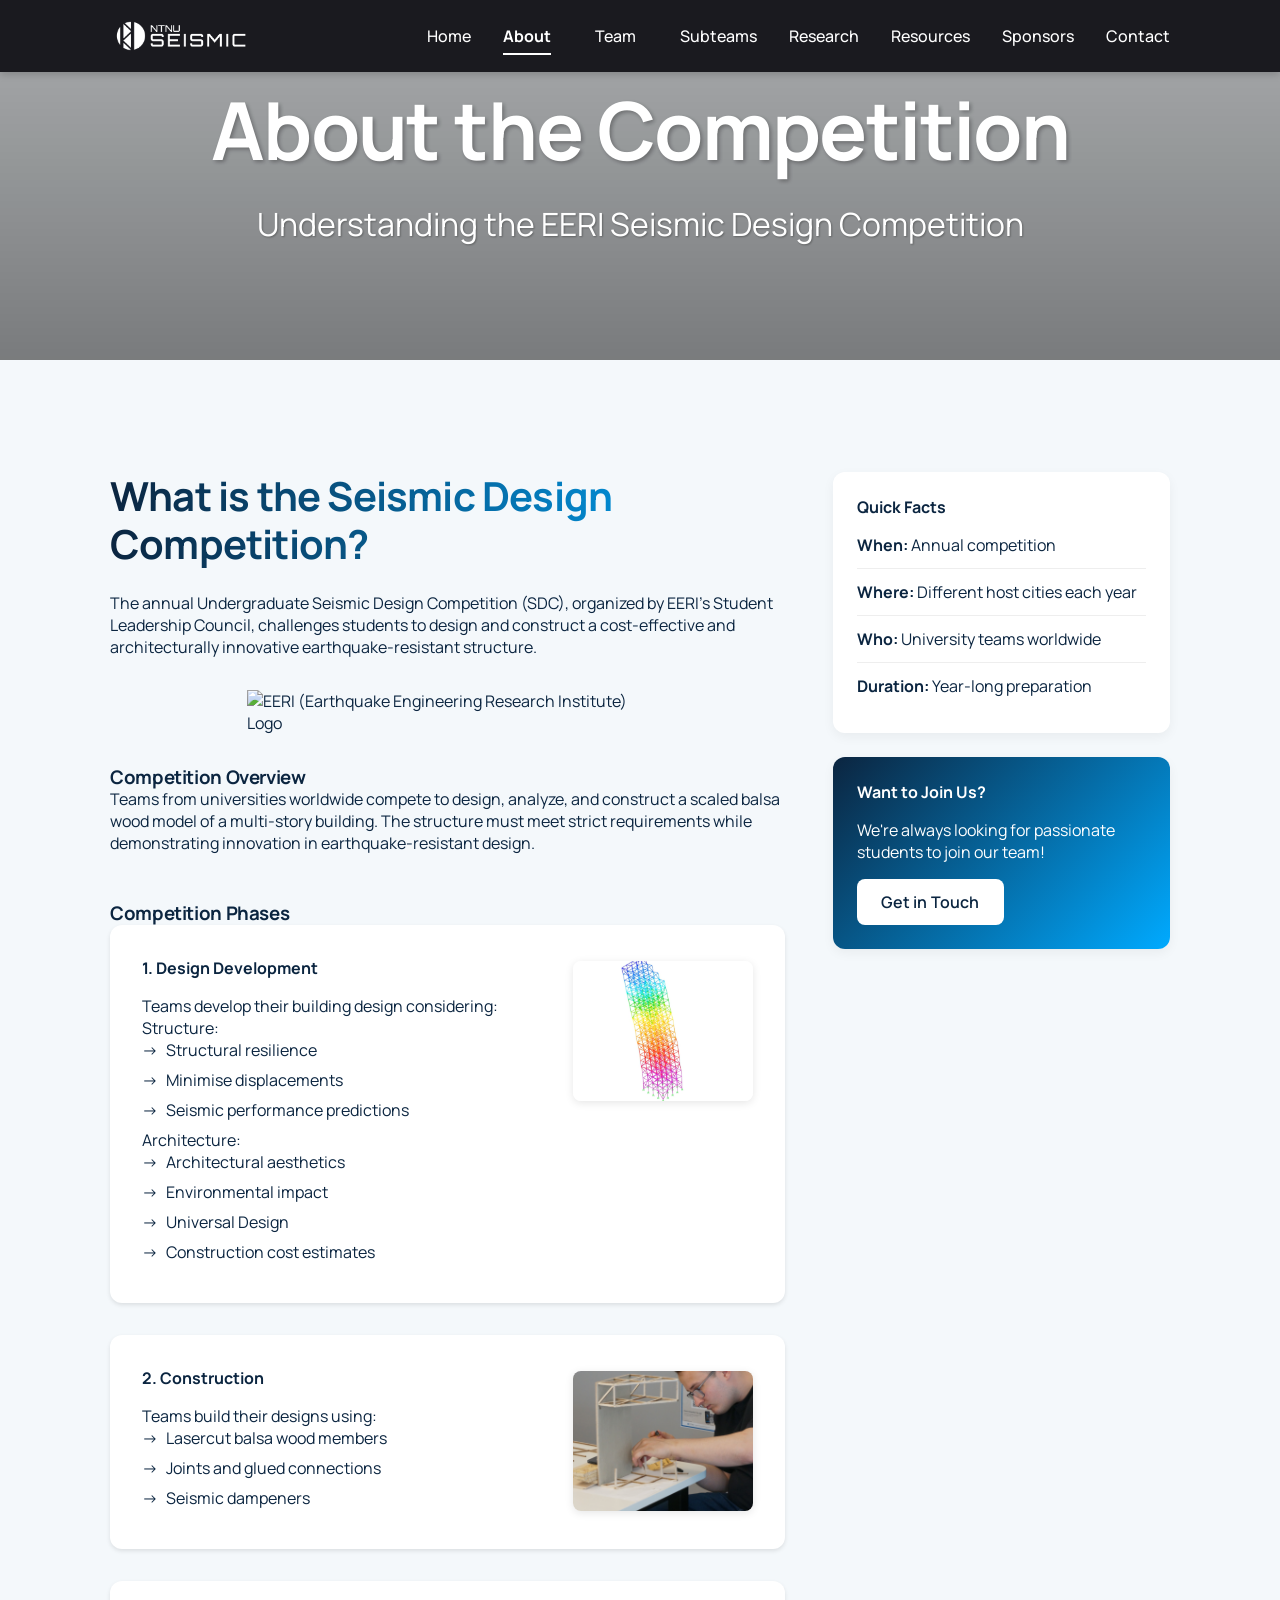
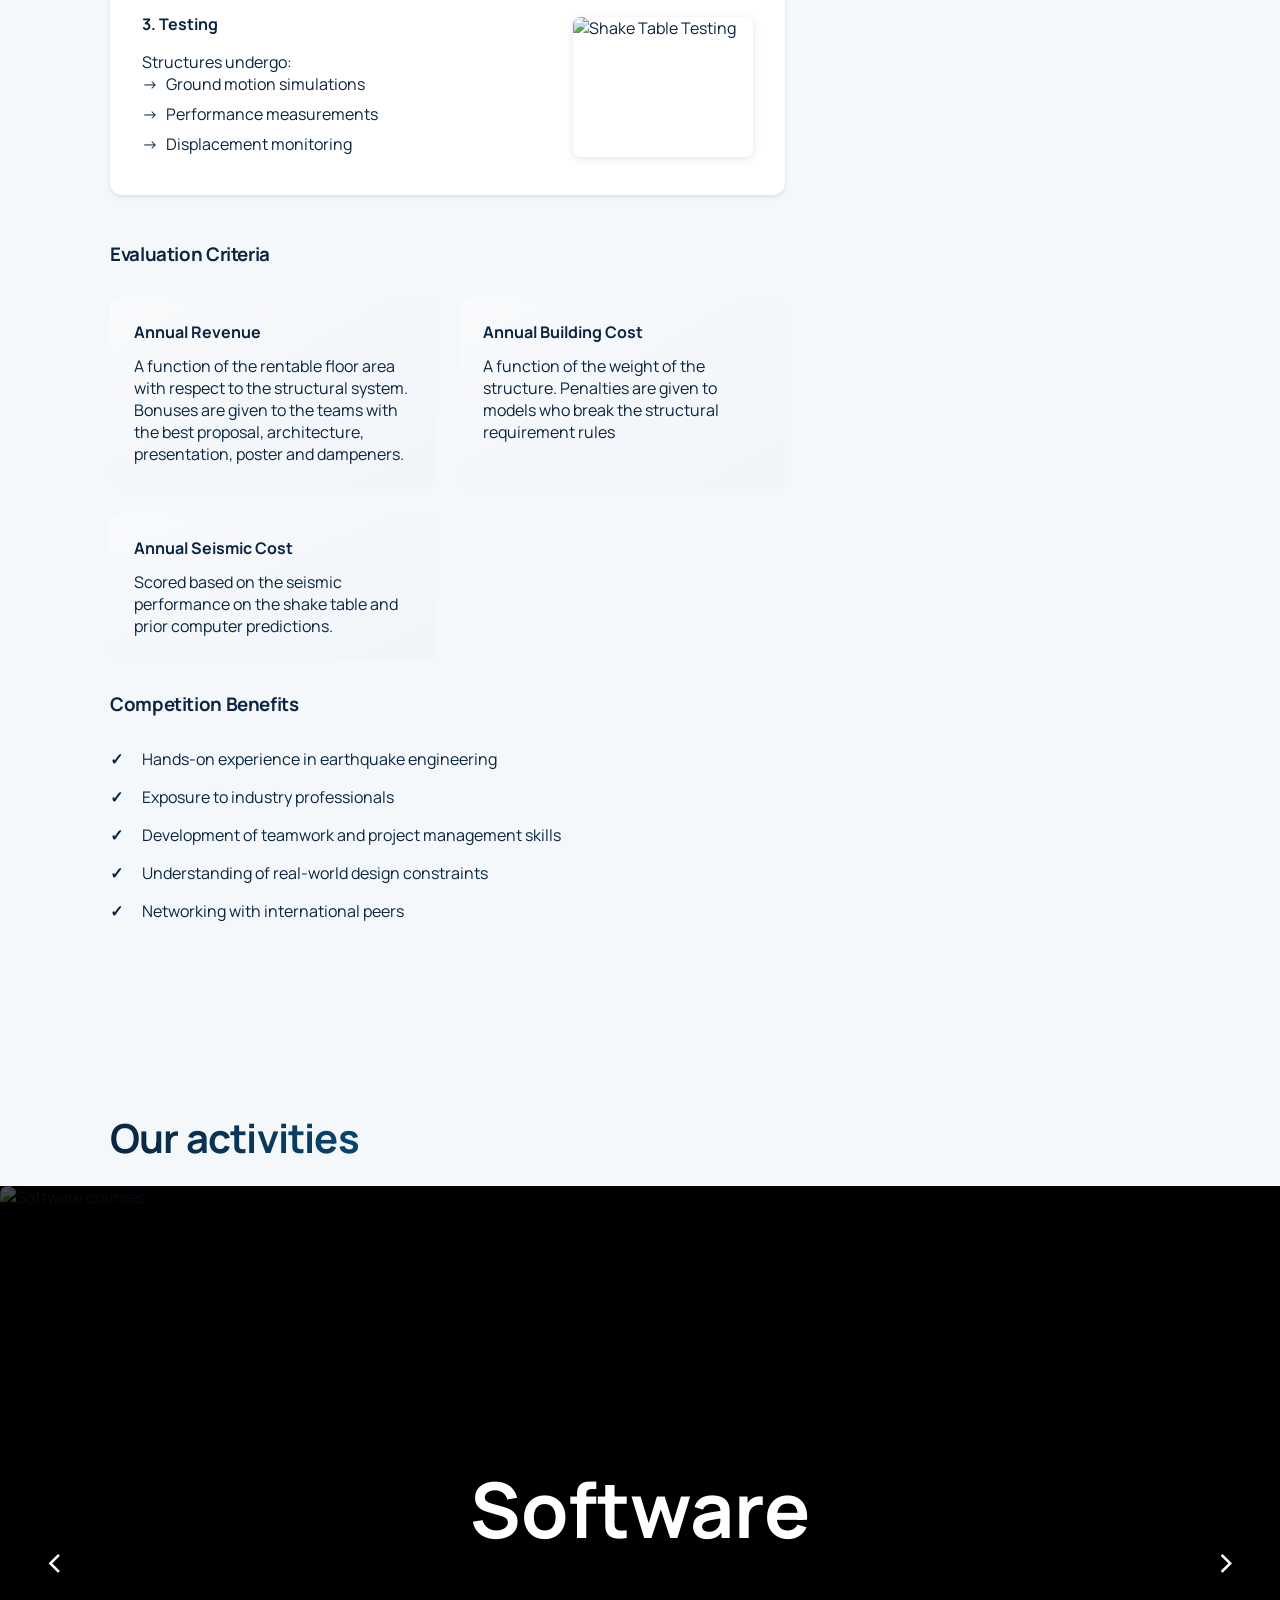
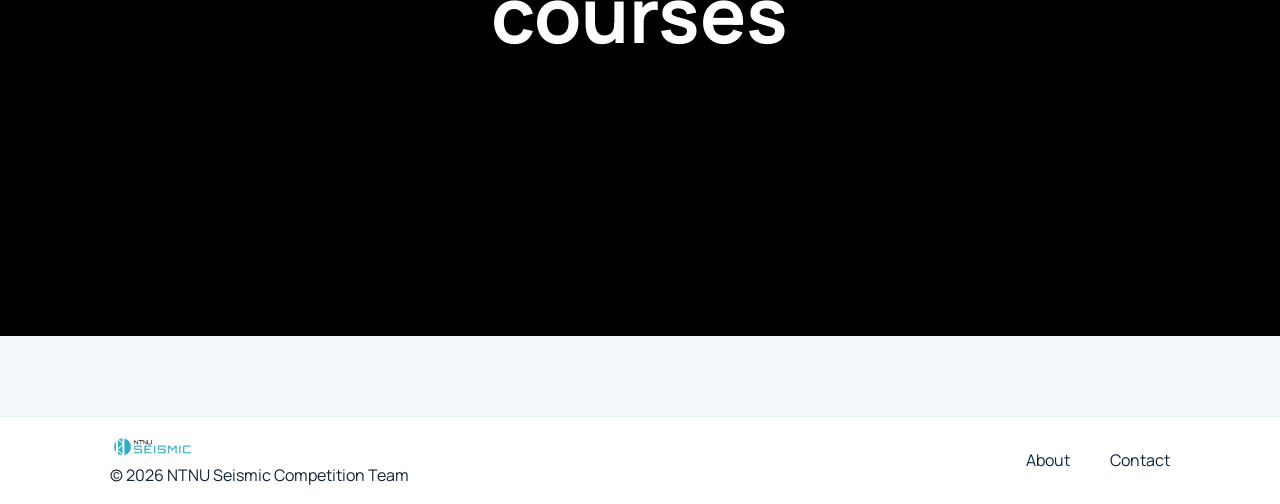
==== commit 939513f2: "Changed to NTNU Seismic updated logos to match" ====
--- a/about.html
+++ b/about.html
@@ -11,7 +11,7 @@
 
       gtag('config', 'G-N6WW48L2GD');
     </script>
-    <title>About the Competition - NTNU Seismic Design Team</title>
+    <title>About the Competition - NTNU Seismic</title>
     <link rel="icon" href="assets/logo_favicon.png">
     <link rel="stylesheet" href="style.css">
     <link href="https://fonts.googleapis.com/css2?family=Manrope:wght@400;600;700&display=swap" rel="stylesheet">
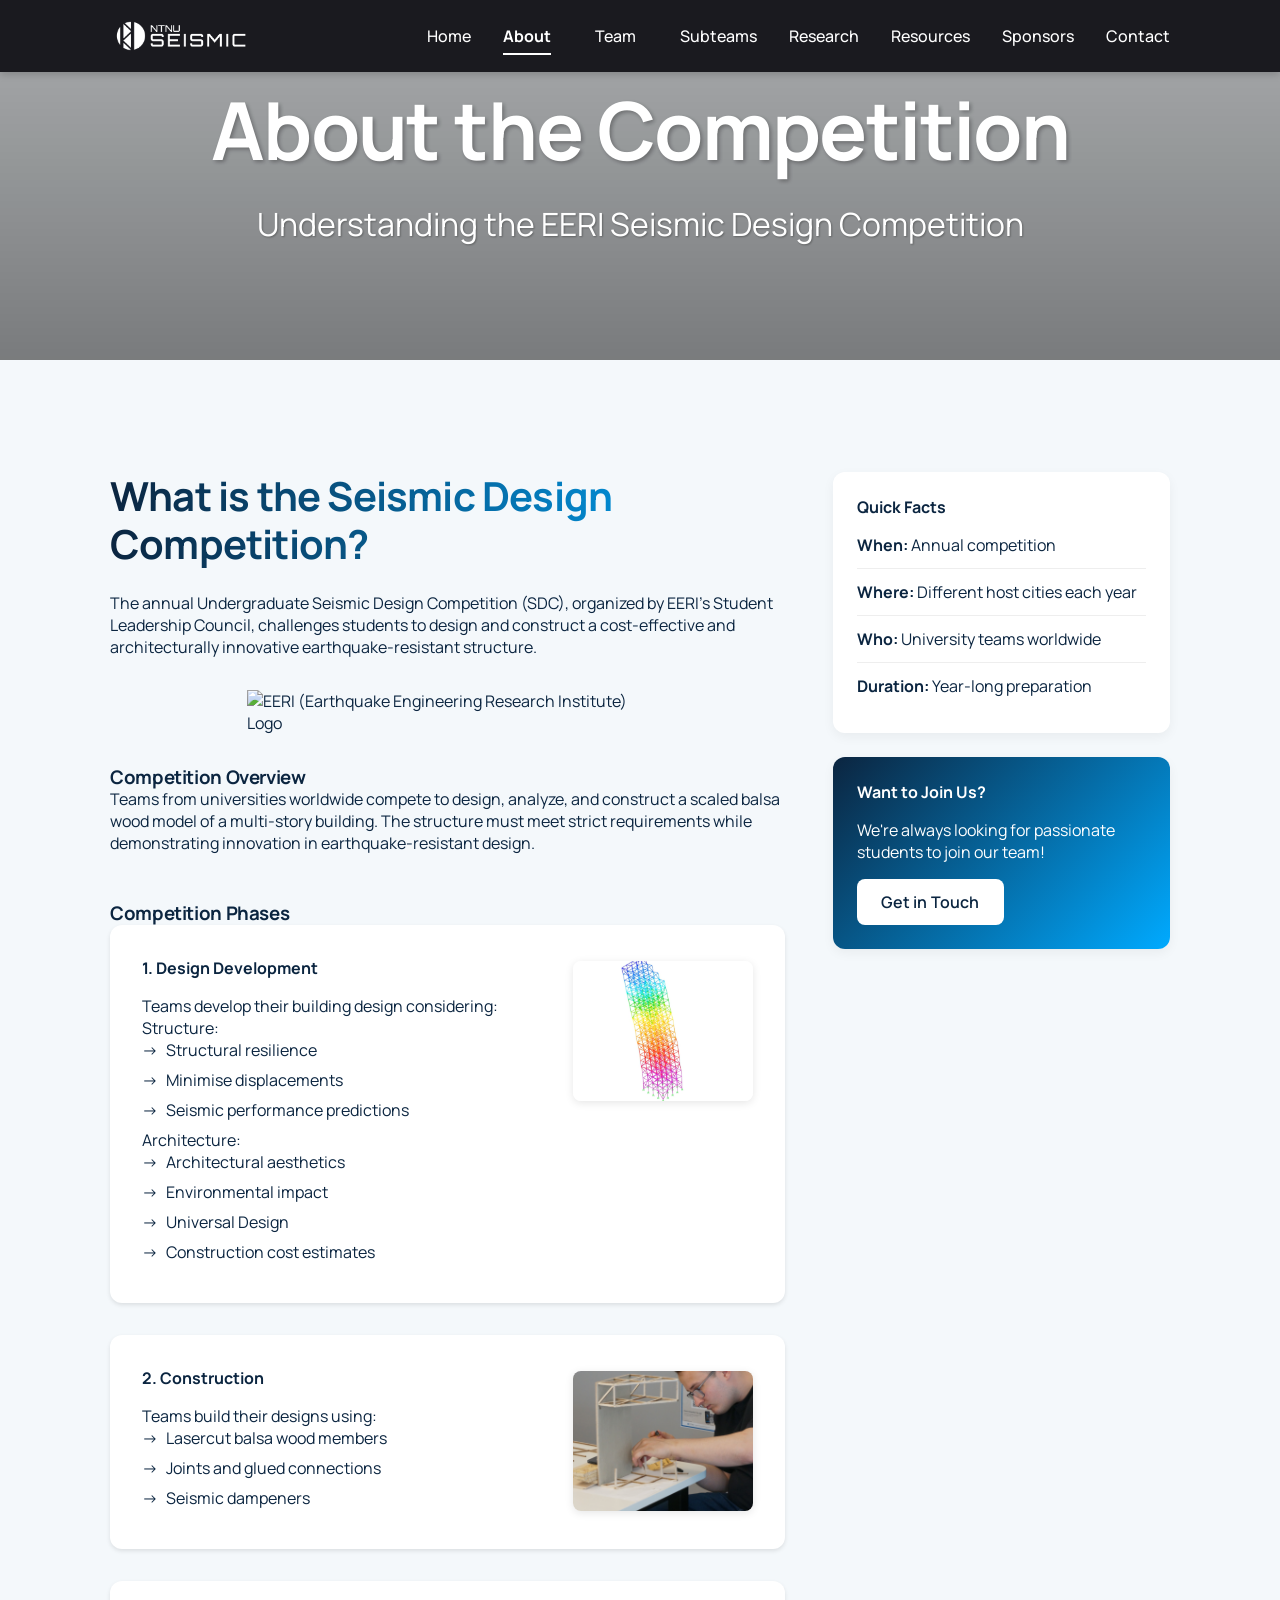
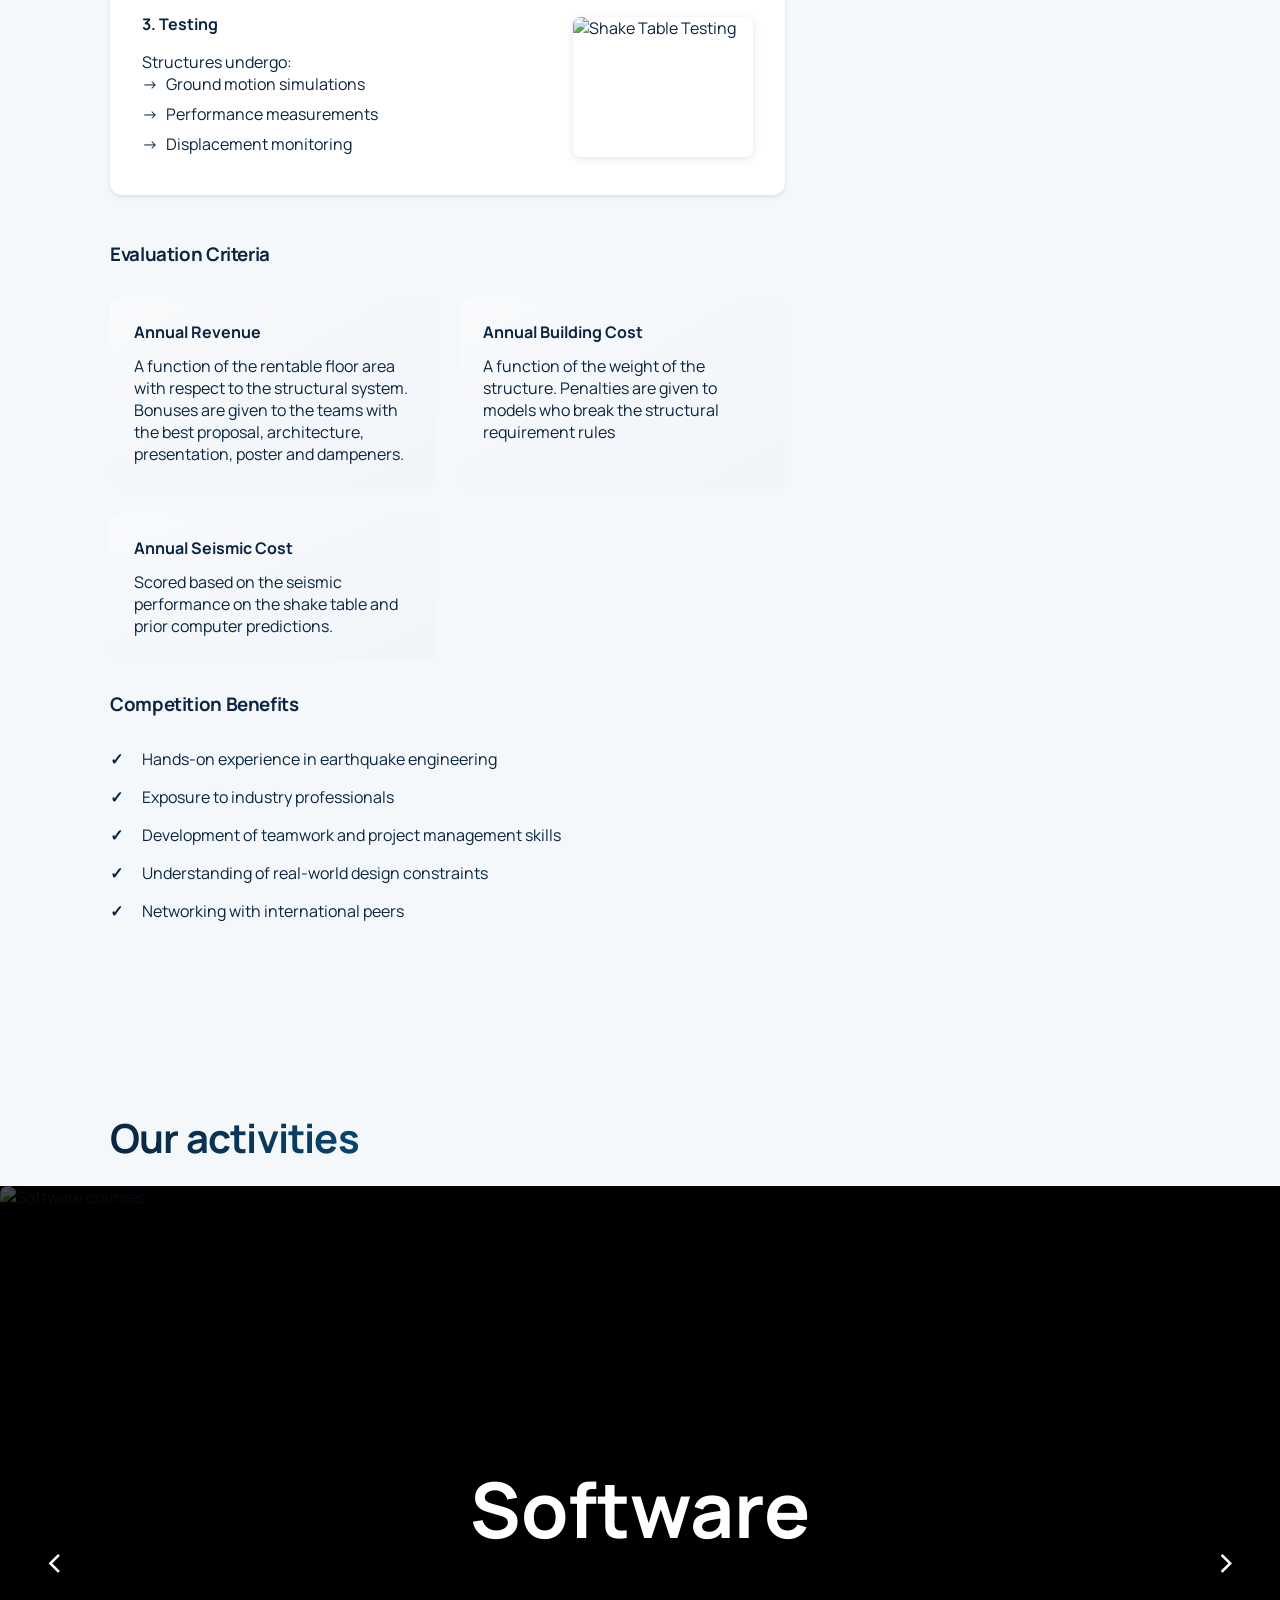
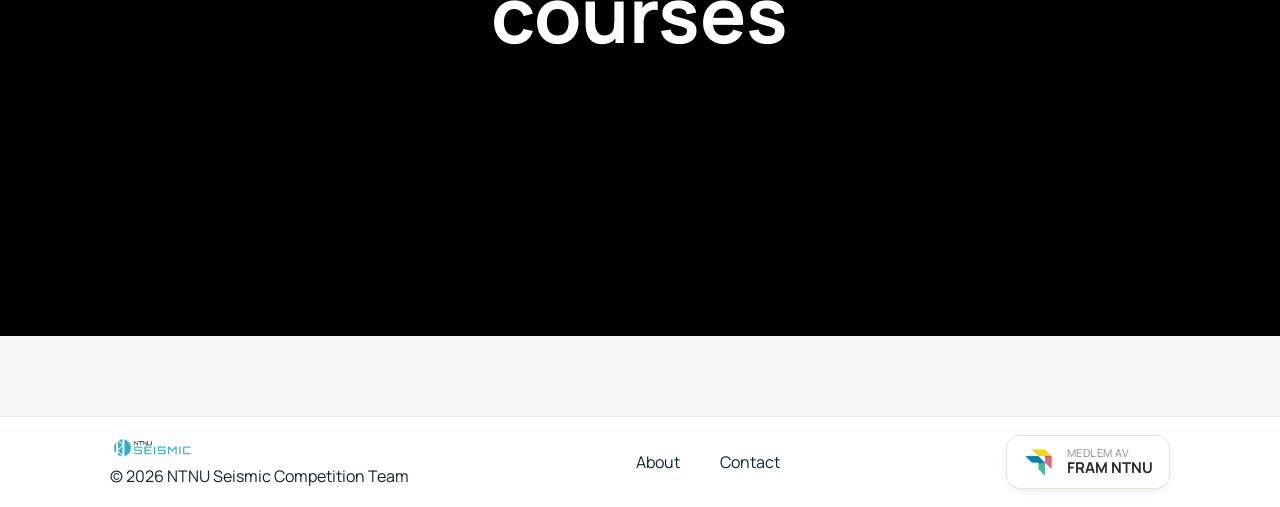
==== commit 00555052: "Fram på alle sider" ====
--- a/about.html
+++ b/about.html
@@ -217,7 +217,24 @@
         <div class="footer-links">
           <a href="about.html">About</a>
           <a href="contact.html">Contact</a>
+          
         </div>
+        <a href="https://www.framntnu.no" target="_blank"
+            rel="noopener"
+            style="display:inline-flex;align-items:center;gap:12px;padding:10px 16px;
+            border:1px solid #E6E0D5;border-radius:14px;background:#fff;
+            font-family:system-ui,sans-serif;text-decoration:none;
+            box-shadow:0 4px 14px -8px rgba(0,0,0,.25);">
+            <img src="assets/fram-symbol.webp" alt="FRAM"
+            width="32" height="32"
+            style="display:block;border:0;">
+            <span style="line-height:1.2;">
+            <span style="display:block;font-size:11px;letter-spacing:.04em;
+            text-transform:uppercase;color:#8A8A8A;">Medlem av</span>
+            <span style="display:block;font-size:15px;font-weight:700;
+            color:#2A2A2A;">FRAM NTNU</span>
+            </span>
+            </a>
       </div>
     </footer>
 
--- a/style.css
+++ b/style.css
@@ -42,7 +42,6 @@
 @media (min-width: 960px) {
   .nav__list {
     display: flex !important;
-    aria-hidden: false;
   }
 }
 
@@ -547,6 +546,10 @@
 .btn{display:inline-block;background:var(--accent-2);color:#fff;padding:10px 14px;border-radius:8px;text-decoration:none;font-weight:600}
 .btn--ghost{background:transparent;border:1px solid rgba(255,255,255,0.14);color:#fff}
 
+/* Apply button: dark blue variant */
+.btn--apply{background:var(--accent);color:#fff;padding:10px 14px;border-radius:8px;text-decoration:none;font-weight:600}
+.btn--apply:hover{background:#072034;transition:background 0.12s ease}
+
 /* Sections */
 .section{padding:56px 0}
 .section--soft{background:#fff}
@@ -576,15 +579,15 @@
 }
 .team-leads {
   display:grid;
-  grid-template-columns:repeat(auto-fit,minmax(270px,1fr));
-  gap: 20px;
+  grid-template-columns:repeat(auto-fit,minmax(200px,1fr));
+  gap: 10px;
   flex-wrap:nowrap;
-  
 }
 
 .team-leads .card {
   flex: 1 1 calc(50% - 10px);
   min-width: 200px;
+  background: rgba(0, 0, 0, 0.08)
 }
 
 @media (max-width: 900px) {
@@ -597,15 +600,18 @@
   }
 }
 
-.team-list {
+.team-list h3 {
+  font-size: 1.05rem;
+  font-weight: 600;
   list-style: none;
-  padding: 0;
-  margin: 0;
+  padding: 2px;
+  margin-left: 15px;
 }
 
 .team-list li {
   border-bottom: 1px solid #e6eef6;
-  padding: 16px 0;
+  padding: 4px 0;
+  margin-bottom: 0;
 }
 
 .team-list li:last-child {
@@ -1093,6 +1099,21 @@
 
 .section--accent {
   background: linear-gradient(180deg, #f0f9ff 0%, #e5f6ff 100%);
+}
+
+body.team-2027-page {
+  padding-top: 72px;
+}
+
+.team-2027-banner {
+  max-width: 1020px;
+  margin: 0 auto;
+}
+
+.team-2027-banner img {
+  display: block;
+  width: 100%;
+  height: auto;
 }
 
 /* Card improvements */
@@ -1600,11 +1621,7 @@
         width: 160px;
         height: 120px;
     }
-}
-    line-height: 1.6;
-    margin-bottom: 0;
-}
-
+  }
 .portland-tower {
     flex: 0 0 auto;
     width: 300px;
